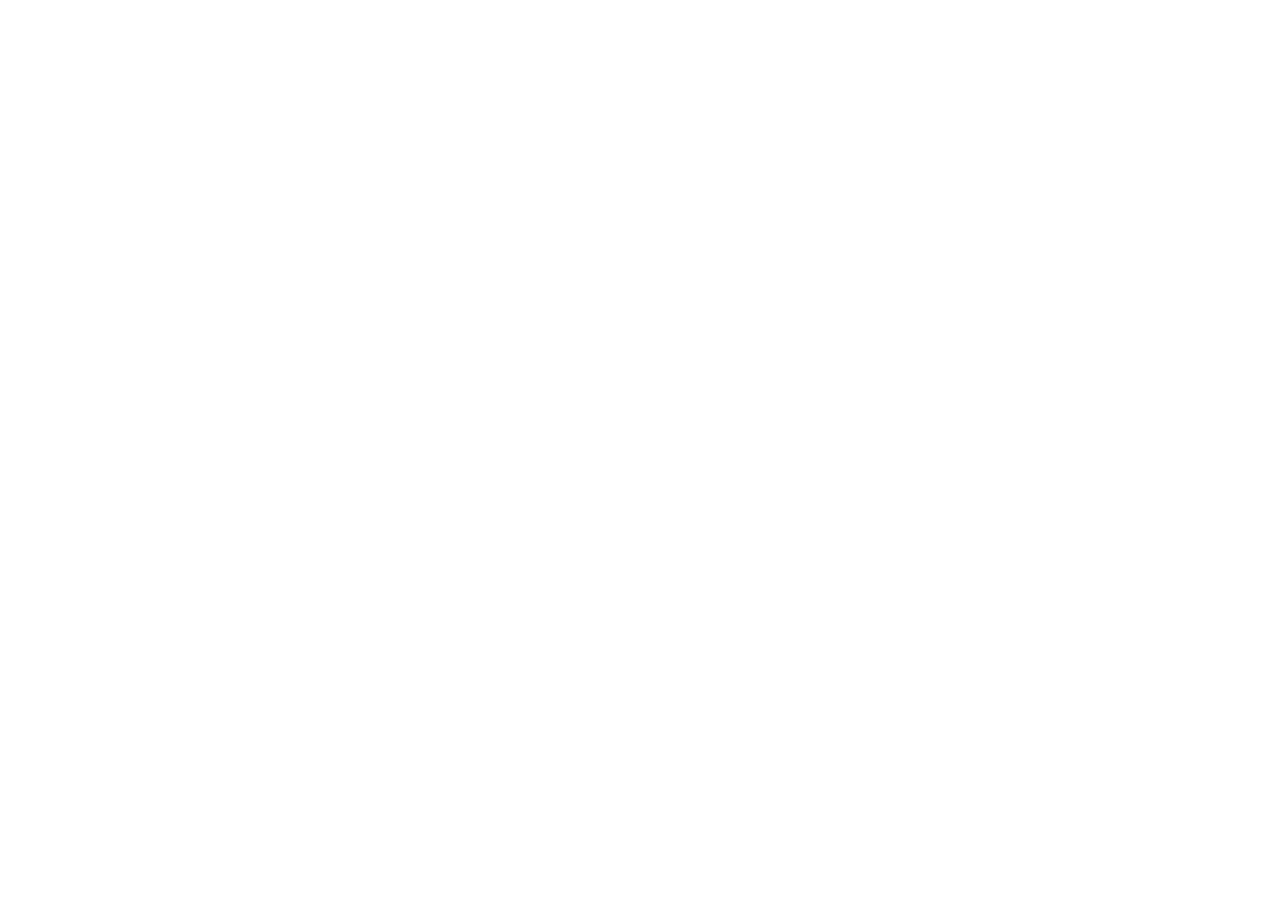
==== login/index.html @ dd39219d "initial commit" ====
<!doctype html>
<html lang="en">

<head>
    <link rel="stylesheet" href="https://cdnjs.cloudflare.com/ajax/libs/normalize/8.0.1/normalize.css">
    <!-- Required meta tags -->
    <meta charset="utf-8">
    <meta name="viewport" content="width=device-width, initial-scale=1, shrink-to-fit=no">
    <!-- Bootstrap CSS -->
    <link rel="stylesheet" href="https://maxcdn.bootstrapcdn.com/bootstrap/4.0.0/css/bootstrap.min.css"
        integrity="sha384-Gn5384xqQ1aoWXA+058RXPxPg6fy4IWvTNh0E263XmFcJlSAwiGgFAW/dAiS6JXm" crossorigin="anonymous">

    <link rel="stylesheet" href="https://cdn.jsdelivr.net/npm/bootstrap-icons@1.13.1/font/bootstrap-icons.min.css">
    <link rel="stylesheet" href="login.css">
    <title>Sign Up | Pixel Flower Studio</title>
    <style type="text/css">
        .row div {
            border: 1px solid silver;
        }
    </style>
</head>

<body>








































    <!-- Optional JavaScript -->
    <!-- jQuery first, then Popper.js, then Bootstrap JS -->
    <script src="https://code.jquery.com/jquery-3.2.1.slim.min.js"
        integrity="sha384-KJ3o2DKtIkvYIK3UENzmM7KCkRr/rE9/Qpg6aAZGJwFDMVNA/GpGFF93hXpG5KkN"
        crossorigin="anonymous"></script>
    <script src="https://cdnjs.cloudflare.com/ajax/libs/popper.js/1.12.9/umd/popper.min.js"
        integrity="sha384-ApNbgh9B+Y1QKtv3Rn7W3mgPxhU9K/ScQsAP7hUibX39j7fakFPskvXusvfa0b4Q"
        crossorigin="anonymous"></script>
    <script src="https://maxcdn.bootstrapcdn.com/bootstrap/4.0.0/js/bootstrap.min.js"
        integrity="sha384-JZR6Spejh4U02d8jOt6vLEHfe/JQGiRRSQQxSfFWpi1MquVdAyjUar5+76PVCmYl"
        crossorigin="anonymous"></script>
</body>

</html>
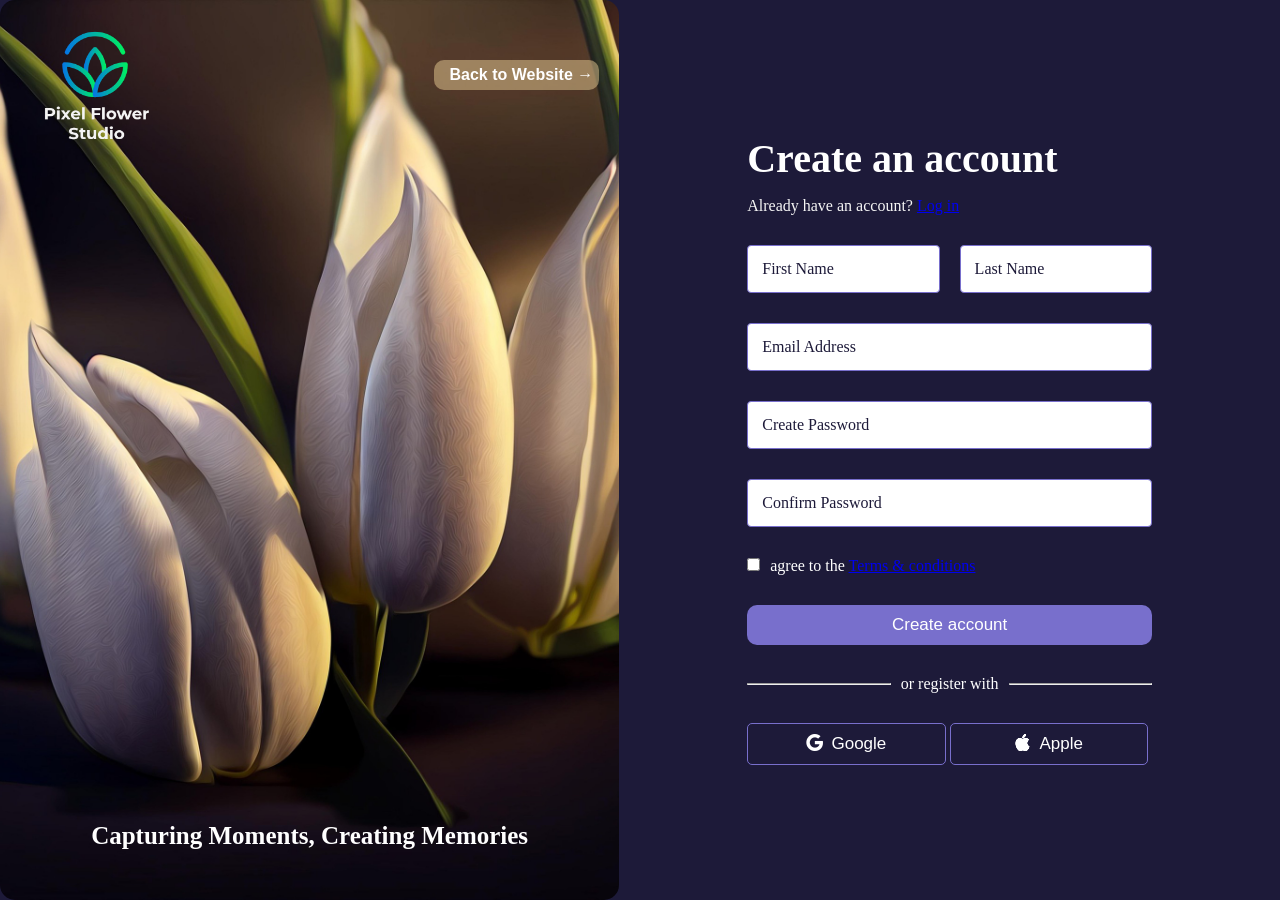
==== commit 6709069a: "created sign up page" ====
--- a/login/index.html
+++ b/login/index.html
@@ -2,25 +2,97 @@
 <html lang="en">
 
 <head>
-    <link rel="stylesheet" href="https://cdnjs.cloudflare.com/ajax/libs/normalize/8.0.1/normalize.css">
-    <!-- Required meta tags -->
-    <meta charset="utf-8">
-    <meta name="viewport" content="width=device-width, initial-scale=1, shrink-to-fit=no">
-    <!-- Bootstrap CSS -->
-    <link rel="stylesheet" href="https://maxcdn.bootstrapcdn.com/bootstrap/4.0.0/css/bootstrap.min.css"
-        integrity="sha384-Gn5384xqQ1aoWXA+058RXPxPg6fy4IWvTNh0E263XmFcJlSAwiGgFAW/dAiS6JXm" crossorigin="anonymous">
-
+    <meta charset="UTF-8">
+    <meta name="viewport" content="width=device-width, initial-scale=1.0">
     <link rel="stylesheet" href="https://cdn.jsdelivr.net/npm/bootstrap-icons@1.13.1/font/bootstrap-icons.min.css">
     <link rel="stylesheet" href="login.css">
     <title>Sign Up | Pixel Flower Studio</title>
-    <style type="text/css">
-        .row div {
-            border: 1px solid silver;
-        }
-    </style>
+
 </head>
 
 <body>
+
+    <div class="container">
+
+        <div class="web-image">
+            <div class="top-content">
+
+                <div class="logo">
+                    <img src="/assets/Lifestyle Flower Logo.png" alt="Pixel Flower Studio">
+                    <a href="#"><button>Back to Website &rarr;</button></a>
+                </div>
+
+            </div>
+
+            <div class="bottom-content">
+                <h3 style="color: white;">
+                    Capturing Moments,
+                    Creating Memories
+                </h3>
+            </div>
+        </div>
+
+        <form action="#" method="post" id="form">
+            <div class="input-group">
+                <h5 style="color: white;">Create an account</h5>
+                <p style="color: whitesmoke;">Already have an account? <a href="#">Log in</a></p>
+            </div>
+
+            <div class="name">
+                <div class="input-group">
+                    <input type="text" id="user_firstname" name="firstName">
+                    <label for="user_firstname">First Name</label>
+                </div>
+
+                <div class="input-group">
+                    <input type="text" id="user_surname" name="surname">
+                    <label for="user_surname">Last Name</label>
+                </div>
+            </div>
+
+            <div class="input-group">
+                <input type="email" id="user_email" name="email" class="form-control">
+                <label for="user_email">Email Address</label>
+            </div>
+
+            <div class="input-group">
+                <input type="password" id="user_password" name="password">
+                <label for="user_password">Create Password</label>
+            </div>
+
+            <div class="input-group">
+                <input type="password" id="user_password" name="password">
+                <label for="user_password">Confirm Password</label>
+            </div>
+
+            <div class="checkbox">
+                <div><input type="checkbox" id="checkbox" name="radio"></div>
+                <label for="checkbox">
+                    <p style="color: white;">agree to the <a href="#">Terms & conditions</a></p>
+                </label>
+            </div>
+
+            <div>
+                <button type="submit" id="submit-btn">Create account</button>
+            </div>
+
+            <div style="display: flex; align-items:center;">
+                <hr style="flex: 1;">
+                <span style="padding: 0 10px; color: white;">or register with</span>
+                <hr style="flex: 1;">
+            </div>
+
+            <div id="sign-btn">
+                <button class="google-btn"> <i class="bi bi-google"></i>Google</button>
+                <button class="apple-btn"> <i class="bi bi-apple"></i>Apple</button>
+            </div>
+
+        </form>
+
+
+
+
+    </div>
 
 
 
--- a/login/login.css
+++ b/login/login.css
@@ -0,0 +1,173 @@
+* {
+    margin: 0;
+    padding: 0;
+    box-sizing: border-box;
+}
+
+body {
+    background-color: #1D1A39;
+}
+
+.web-image {
+    background-image: url(/assets/hansuan_fabregas-tulips.jpg);
+    background-size: cover;
+    background-position: center;
+    background-repeat: no-repeat;
+    height: 100vh;
+    width: 55%;
+    border-radius: 15px;
+    
+
+    display: flex;
+    flex-direction: column;
+    justify-content: space-between;
+    padding: 0 20px;
+
+    @media (max-width: 600px) {
+        width: 100%;
+        height: 100vh;
+    }
+}
+
+.top-content .logo img {
+    width: 150px;
+    height: aut;
+}
+
+.bottom-content h3 {
+    text-align: center;
+    padding-bottom: 50px;
+    font-size: 25px;
+}
+
+.top-content .logo {
+    display: flex;
+    align-items: center;
+    justify-content: space-between;
+}
+
+.top-content .logo button {
+    background-color: rgba(232, 203, 148, 0.5);
+    color: white;
+    padding: 6px;
+    padding-left: 15px;
+    border-radius: 10px;
+    border: none;
+    font-weight: bold;
+    font-size: 16px;
+    
+}
+
+.top-content .logo button:hover {
+    background-color: rgb(232, 203, 148);
+    cursor: pointer;
+}
+
+form h5 {
+    font-weight: bold;
+    font-size: 40px;
+    margin-bottom: 15px;
+}
+
+.checkbox {
+    display: flex;
+    gap: 10px;
+}
+
+#submit-btn:hover {
+    cursor: pointer;
+    opacity: 0.5;
+}
+
+#sign-btn i {
+    margin-right: 8px;
+}
+.google-btn, .apple-btn {
+    width:49%;
+    padding: 10px;
+    border: 1px solid #786fcc;
+    background-color: transparent;
+    border-radius: 5px;
+    color: white;
+    font-size: 17px;
+    transition: 0.3s ease;
+    
+}
+
+.apple-btn:hover, .google-btn:hover {
+    opacity: 0.5;
+}
+
+#submit-btn {
+    width: 100%;
+    padding: 10px;
+    background-color: #786fcc;
+    color: white;
+    font-size: 17px;
+    border: none;
+    border-radius: 10px;
+    transition: 0.3s ease;
+
+}
+
+.container {
+    display: flex;
+
+    @media (max-width: 600px) {
+        flex-direction: column
+    }
+
+    
+}
+
+#form {
+    display: flex;
+    flex-direction: column;
+    justify-content: center;
+    gap: 30px;
+    padding: 0 10%;
+}
+
+.input-group {
+    position: relative;
+
+}
+
+.input-group input {
+    width: 100%;
+    padding: 14px 10px;
+    font-size: 16px;
+    border: 1px solid #786fcc;
+    outline: none;
+    border-radius: 4px;
+}
+
+.input-group label {
+    position: absolute;
+    top: 50%;
+    left: 10px;
+    transform: translateY(-50%);
+    pointer-events: none;
+    transition: 0.3s ease;
+    padding: 0 5px;
+}
+.input-group input:focus+label, .input-group
+input:invalid+label {
+    top: -1px;
+    font-size: 14px;
+    background-color:#1D1A39;
+    color:  #D1D5DB;
+    border: none;
+    border-radius: 5px;
+
+}
+
+input:focus + label,
+input:not(:placeholder-shown) + label {
+    color: #1D1A39;
+}
+
+.container .name {
+    display: flex;
+    gap: 20px;
+}
